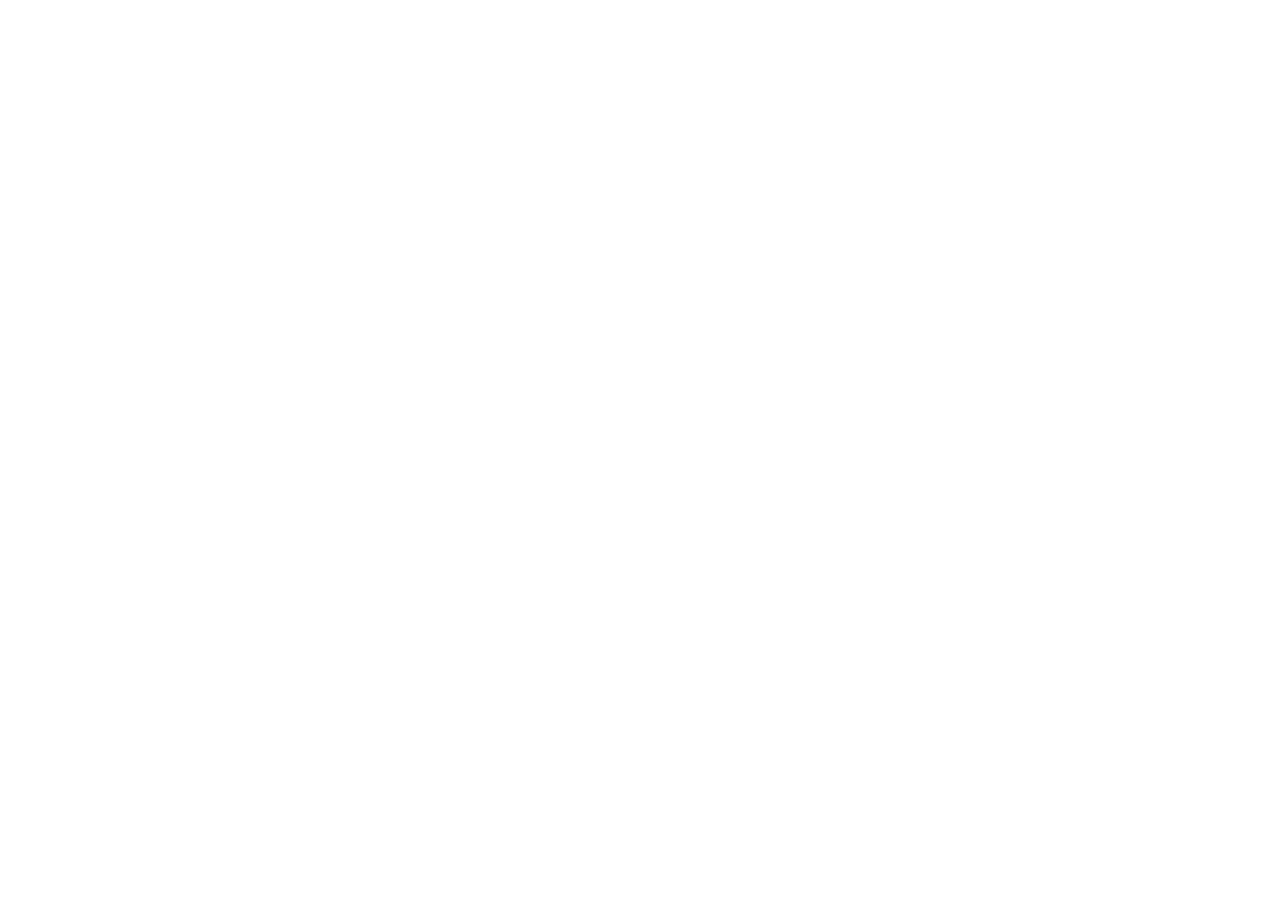
==== index.html @ b8251951 "first" ====
<!DOCTYPE html>
<html lang="en">
<head>
    <meta charset="UTF-8">
    <meta http-equiv="X-UA-Compatible" content="IE=edge">
    <meta name="viewport" content="width=device-width, initial-scale=1.0">
    <title>Document</title>
</head>
<body>
    
</body>
</html>
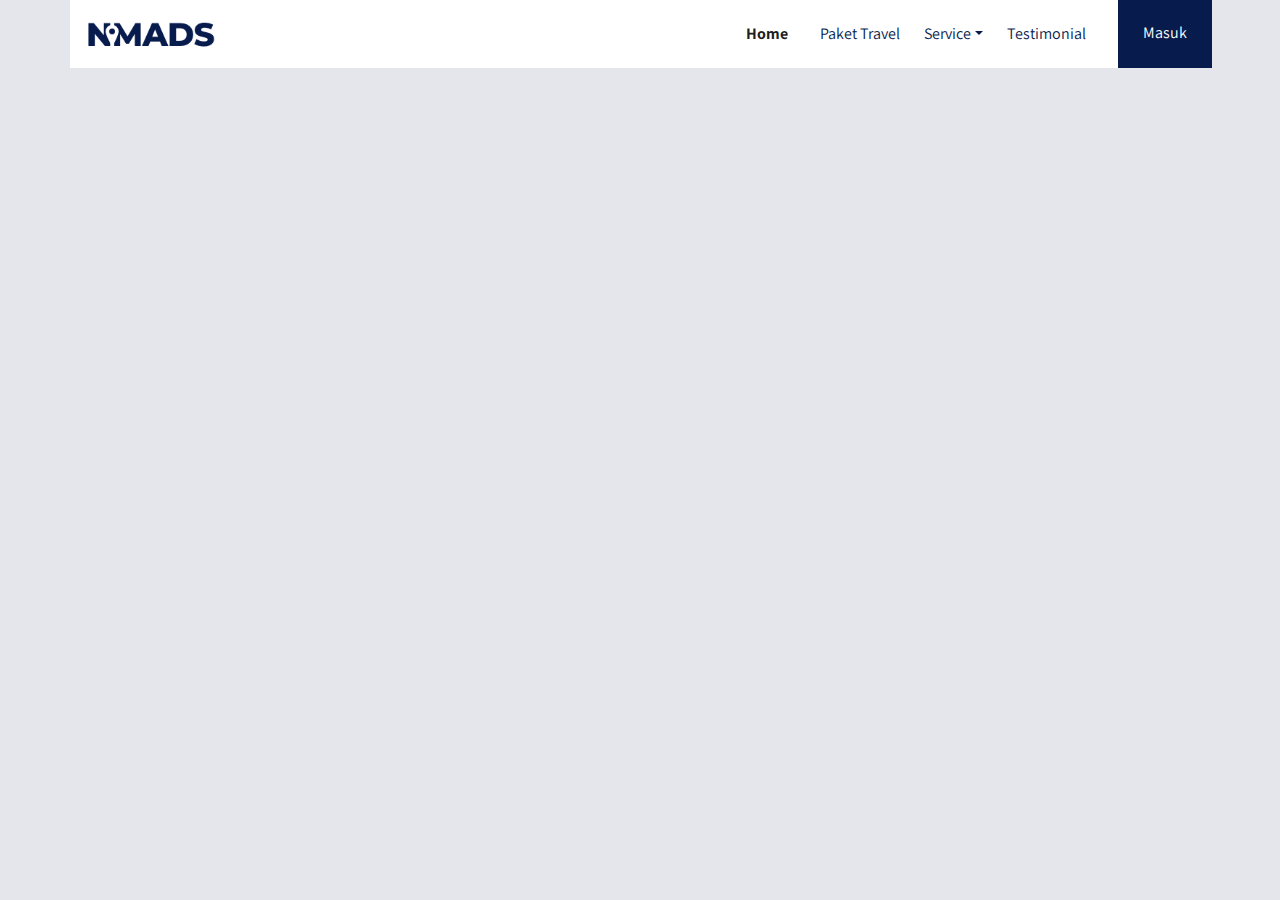
==== commit 294a91d9: "NAvbar" ====
--- a/index.html
+++ b/index.html
@@ -4,9 +4,68 @@
     <meta charset="UTF-8">
     <meta http-equiv="X-UA-Compatible" content="IE=edge">
     <meta name="viewport" content="width=device-width, initial-scale=1.0">
-    <title>Document</title>
+    <title>Nomads</title>
+    <!-- bootstrap css -->
+    <link rel="stylesheet" href="frontend/libraries/bootstrap/css/bootstrap.min.css">
+    <!-- Google Font -->
+    <link rel="preconnect" href="https://fonts.gstatic.com">
+    <link href="https://fonts.googleapis.com/css2?family=Assistant:wght@200;300;400;500;600;700;800&family=Playfair+Display:ital,wght@0,400;0,500;0,600;0,700;0,800;0,900;1,400;1,500;1,600;1,700;1,800;1,900&display=swap" rel="stylesheet">
+    <!-- Main css -->
+    <link rel="stylesheet" href="frontend/styles/main.css">
+    
 </head>
 <body>
-    
+    <div class="container">
+        <nav class="row navbar navbar-expand-lg navbar-light bg-white">
+            <a href="#" class="navbar-brand">
+                <img src="frontend/images/logo.png" alt="Logo Nomads">
+            </a>
+            <button
+            class="navbar-toggler navbar-toggler-right"
+            type="button"
+            data-toggle="collapse"
+            data-target="#navb">
+                <span class="navbar-toggler-icon"></span>
+            </button>
+
+            <div class="collapse navbar-collapse" id="navb">
+                <ul class="navbar-nav ml-auto mr-3">
+                    <li class="nav-item mx-md-2">
+                        <a href="#" class="nav-link active">Home</a>
+                    </li>
+                    <li class="nav-item mx-md-2">
+                        <a href="#" class="nav-link">Paket Travel</a>
+                    </li>
+                    <li class="nav-item dropdown">
+                        <a href="" class="nav-link dropdown-toggle" id="navbardrop" data-toggler="dropdown">Service</a>
+                        <div class="dropdown-menu">
+                            <a href="#" class="dropdown-item">Link</a>
+                            <a href="#" class="dropdown-item">Link</a>
+                            <a href="#" class="dropdown-item">Link</a>
+                        </div>
+                    </li>
+                    <li class="nav-item mx-md-2">
+                        <a href="#" class="nav-link">Testimonial</a>
+                    </li>
+                </ul>
+                <!-- Mobile Button -->
+                <form class="form-inline d-sm-block d-md-none">
+                    <button class="btn btn-login my-2 my-sm-0 px-4">Masuk</button>
+                </form>
+                <!-- Dekstop Button -->
+                <form class="form-inline my-2 my-lg-0 d-none d-md-block">
+                    <button class="btn btn-login btn-navbar-right my-2 my-sm-0 px-4">Masuk</button>
+                </form>
+            </div>
+        </nav>
+    </div>
+
+
+    <!-- jquery -->
+    <script src="frontend/libraries/jquery/jquery-3.4.1.min.js"></script>
+    <!-- bootstrap JS -->
+    <script src="frontend/libraries/bootstrap/js/bootstrap.min.js"></script>
+    <!-- Main JS -->
+    <script src="frontend/scripts/main.js"></script>
 </body>
 </html>--- a/frontend/styles/main.css
+++ b/frontend/styles/main.css
@@ -0,0 +1,35 @@
+body {
+  font-family: 'Assistant', sans-serif;
+  background-color: #e4e6eb;
+  color: #072c4d;
+}
+
+.navbar-brand img {
+  max-height: 40px;
+}
+
+.navbar-light .navbar-nav .nav-link {
+  color: #071C4D;
+}
+
+.navbar-light .navbar-nav .nav-link.active {
+  font-weight: bold;
+}
+
+.btn-navbar-right {
+  margin-top: -10px !important;
+  margin-bottom: -8px !important;
+  margin-right: -18px !important;
+  border-radius: 0;
+  height: 70px;
+}
+
+.btn-login {
+  background-color: #071C4D;
+  color: #fff;
+}
+
+.btn-login:hover {
+  background-color: #051d53;
+}
+/*# sourceMappingURL=main.css.map */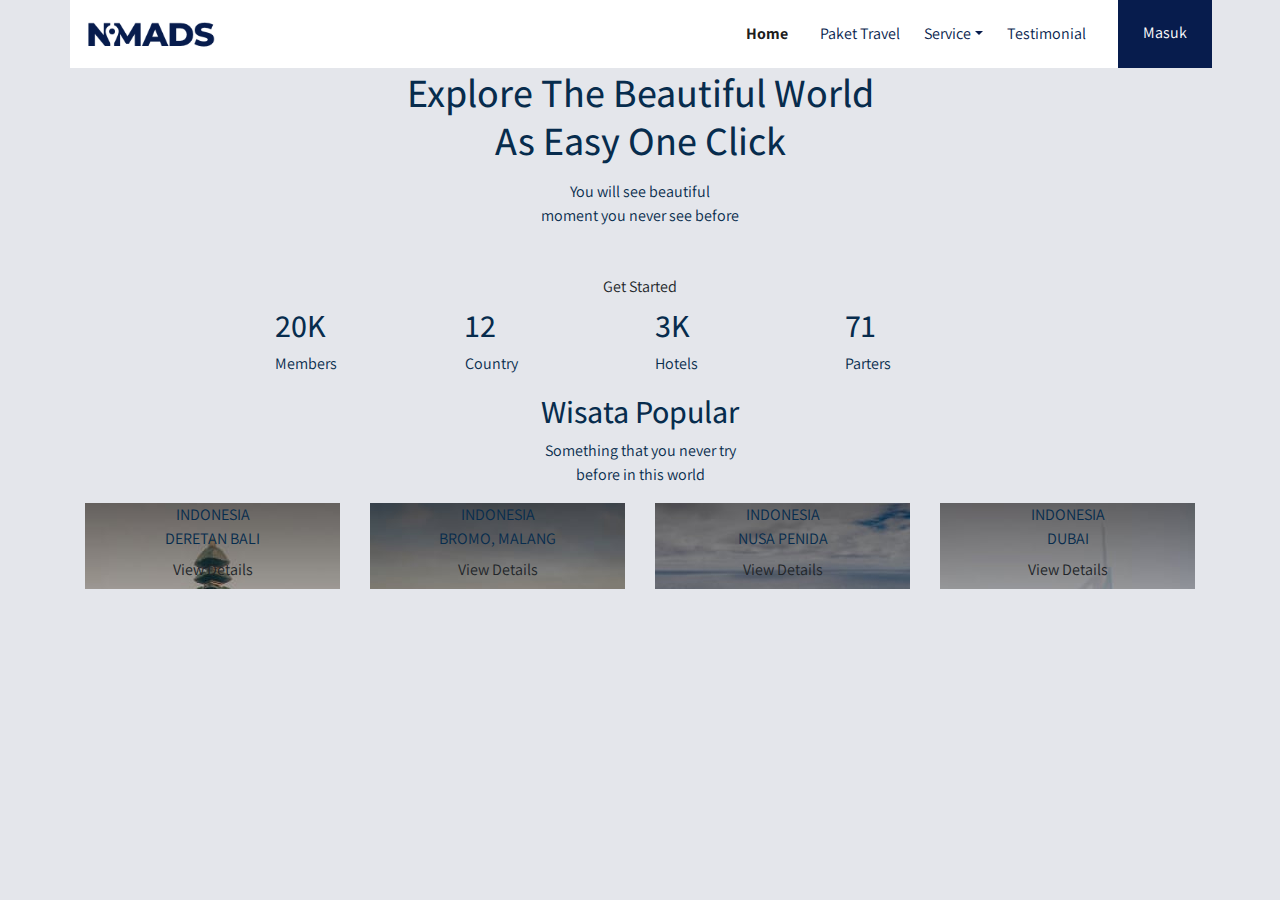
==== commit 535212af: "card datails add" ====
--- a/index.html
+++ b/index.html
@@ -15,6 +15,7 @@
     
 </head>
 <body>
+    <!-- naVBAR -->
     <div class="container">
         <nav class="row navbar navbar-expand-lg navbar-light bg-white">
             <a href="#" class="navbar-brand">
@@ -59,7 +60,103 @@
             </div>
         </nav>
     </div>
+    <!-- Header -->
+    <header class="text-center">
+        <h1>Explore The Beautiful World
+            <br>
+            As Easy One Click</h1>
+            <p class="mt-3">You will see beautiful
+                <br>
+                moment you never see before</p>
+                <a href="#" class="btn btn-get-started px-4 mt-4">Get Started</a>
+    </header>
+    <main>
+        <div class="container">
+            <section class="section-statistik row justify-content-center" id="stats">
+                <div class="col-3 col-md-2 stats-detail">
+                    <h2>20K</h2>
+                    <p>Members</p>
+                </div>
+                <div class="col-3 col-md-2 stats-detail">
+                    <h2>12</h2>
+                    <p>Country</p>
+                </div>
+                <div class="col-3 col-md-2 stats-detail">
+                    <h2>3K</h2>
+                    <p>Hotels</p>
+                </div>
+                <div class="col-3 col-md-2 stats-detail">
+                    <h2>71</h2>
+                    <p>Parters</p>
+                </div>
+    </section>
+        </div>
+        
+    <section class="section-popular" id="popular">
+        <div class="container">
+            <div class="row">
+                <div class="col text-center section-popular-heading">
+                    <h2>Wisata Popular</h2>
+                    <p>Something that you never try <br>
+                        before in this world</p>
+                </div>
+            </div>
+        </div>
+    </section>
+    <section class="section-popular-content" id="popularContent">
+        <div class="container">
+            <div class="section-popular-travel row justify-content-center">
+                <div class="col-sm-6 col-md-4 col-lg-3">
+                    <div class="card-travel text-center d-flex flex-column" style="background-image: url('frontend/images/travel-1.jpg');">
+                        <div class="travel-country">INDONESIA</div>
+                        <div class="travel-location">DERETAN BALI</div>
+                            <div class="travel-button mt-auto">
+                                <a href="details.html" class="btn btn-travel-details px-4">
+                                    View Details
+                                </a>
+                            </div>
+                    </div>
+                </div>
+                <div class="col-sm-6 col-md-4 col-lg-3">
+                    <div class="card-travel text-center d-flex flex-column" style="background-image: url('frontend/images/travel-2.jpg');">
+                        <div class="travel-country">INDONESIA</div>
+                        <div class="travel-location">BROMO, MALANG</div>
+                            <div class="travel-button mt-auto">
+                                <a href="details.html" class="btn btn-travel-details px-4">
+                                    View Details
+                                </a>
+                            </div>
+                    </div>
+                </div>
+                <div class="col-sm-6 col-md-4 col-lg-3">
+                    <div class="card-travel text-center d-flex flex-column" style="background-image: url('frontend/images/travel-3.jpg');">
+                        <div class="travel-country">INDONESIA</div>
+                        <div class="travel-location">NUSA PENIDA</div>
+                            <div class="travel-button mt-auto">
+                                <a href="details.html" class="btn btn-travel-details px-4">
+                                    View Details
+                                </a>
+                            </div>
+                    </div>
+                </div>
+                <div class="col-sm-6 col-md-4 col-lg-3">
+                    <div class="card-travel text-center d-flex flex-column" style="background-image: url('frontend/images/travel-4.jpg');">
+                        <div class="travel-country">INDONESIA</div>
+                        <div class="travel-location">DUBAI</div>
+                            <div class="travel-button mt-auto">
+                                <a href="details.html" class="btn btn-travel-details px-4">
+                                    View Details
+                                </a>
+                            </div>
+                    </div>
+                </div>
+            </div>
+        </div>
+    </section>
+    </main>
+    
 
+    
 
     <!-- jquery -->
     <script src="frontend/libraries/jquery/jquery-3.4.1.min.js"></script>
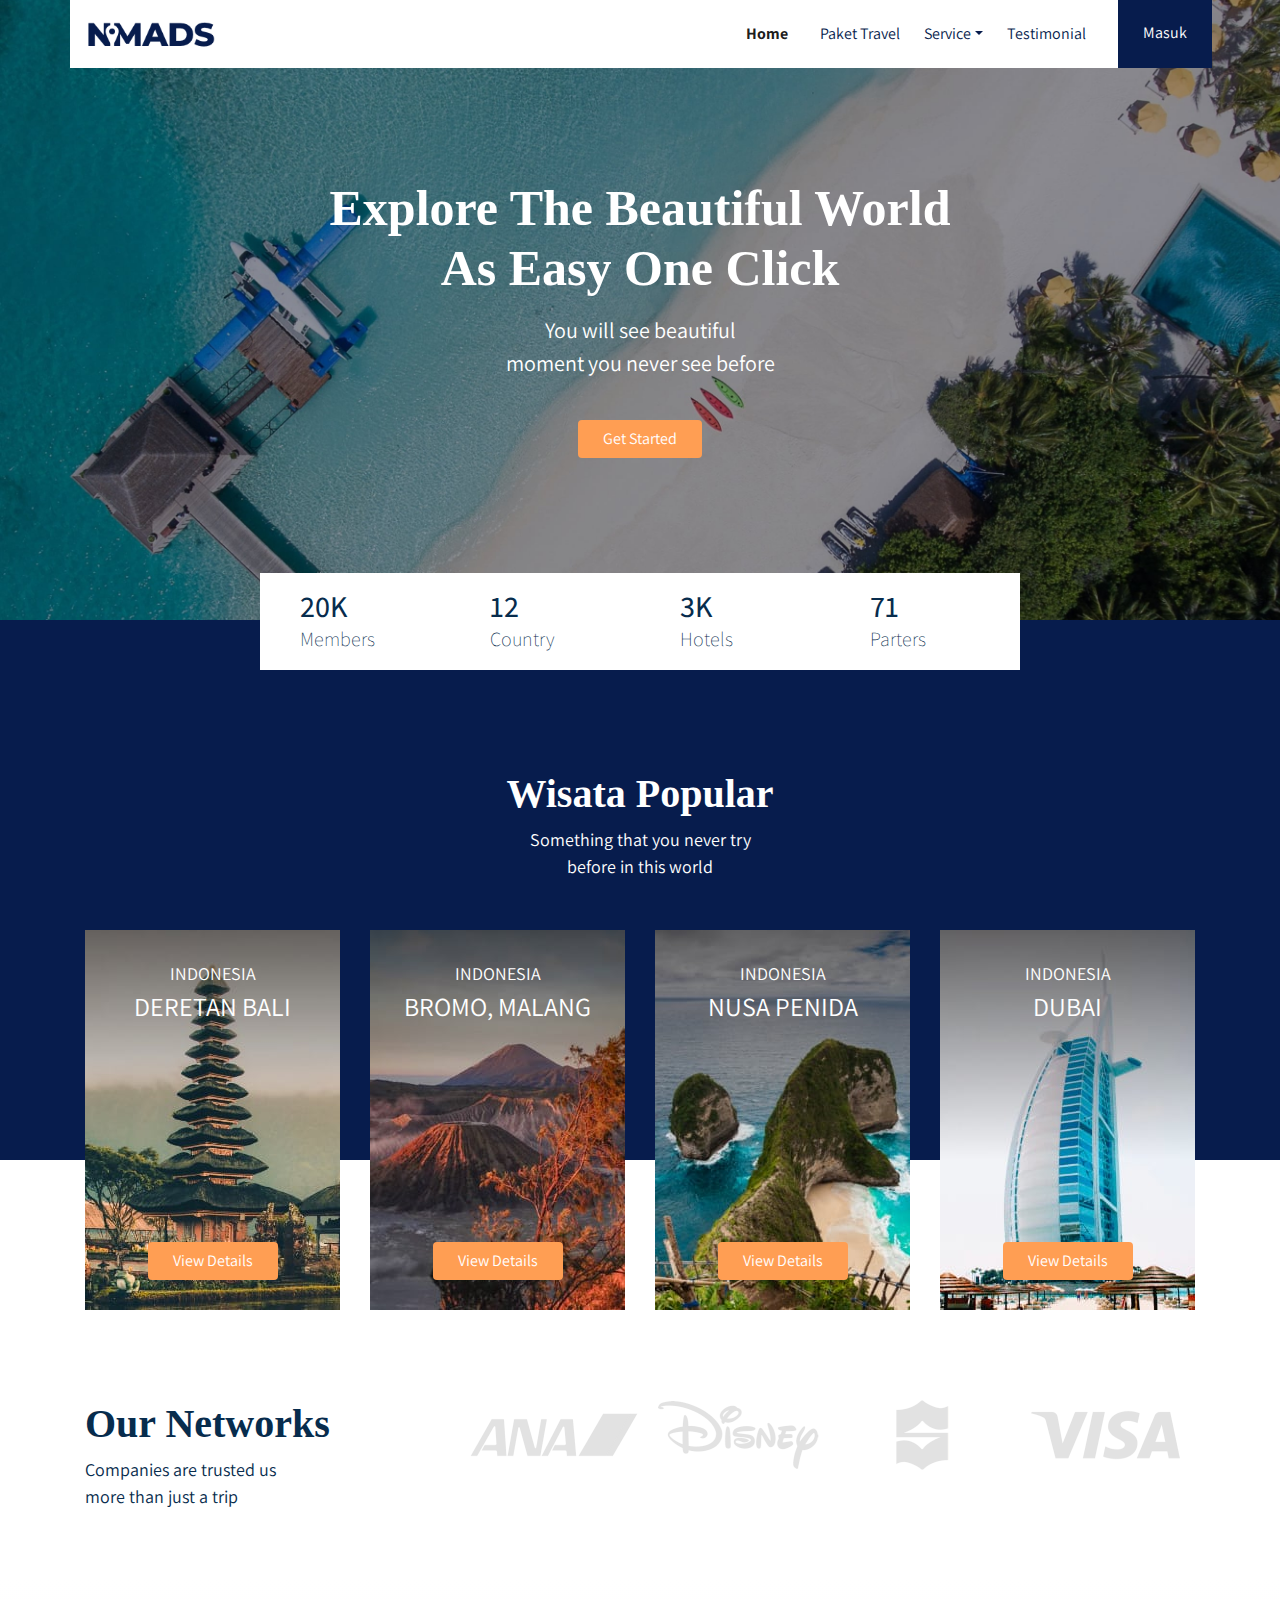
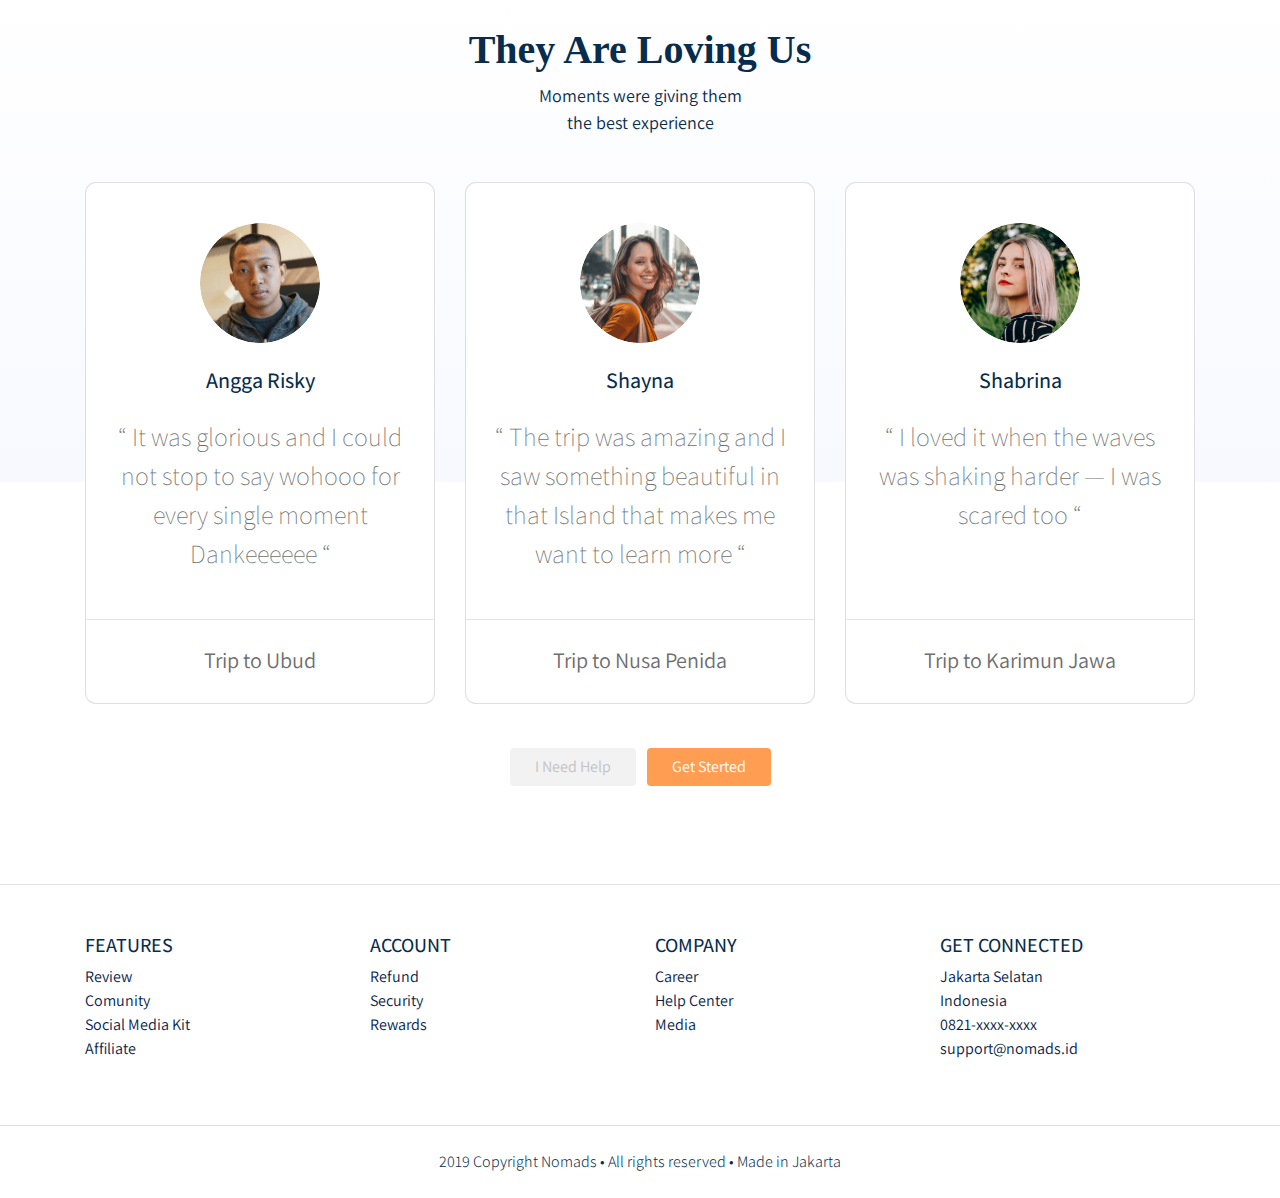
==== commit 4b2c7458: "landing page final" ====
--- a/index.html
+++ b/index.html
@@ -103,6 +103,7 @@
             </div>
         </div>
     </section>
+
     <section class="section-popular-content" id="popularContent">
         <div class="container">
             <div class="section-popular-travel row justify-content-center">
@@ -153,11 +154,157 @@
             </div>
         </div>
     </section>
+
+    <section class="section-network" id="Network">
+        <div class="container">
+            <div class="row">
+                <div class="col-md-4">
+                    <h2>Our Networks</h2>
+                    <p>Companies are trusted us
+                        <br> more than just a trip</p>
+                </div>
+                <div class="col-md-8 text-center">
+                    <img src="/frontend/images/partner.png" alt="" class="img-partner">
+                </div>
+            </div>
+        </div>
+    </section>
+    <section class="section-testimonial-heading" id="testimonialHeading">
+        <div class="container">
+            <div class="row">
+                <div class="col text-center">
+                    <h2>They Are Loving Us</h2>
+                    <p>Moments were giving them <br>
+                        the best experience</p>
+                </div>
+            </div>
+        </div>
+    </section>
+
+    <section class="section-testimonial-content" id="testimonialContent">
+        <div class="container">
+            <div class="section-popular-travel row justify-content-center">
+                <div class="col-sm-6 col-md-6 col-lg-4">
+                    <div class="card card-testimonial text-center">
+                        <div class="testimonial-content">
+                            <img src="frontend/images/avatar-1.png" alt="User" class="mb-4 rounded-circle">
+                            <h3 class="mb-4">Angga Risky</h3>
+                            <p class="testimonial">
+                                “ It was glorious and I could 
+                                not stop to say wohooo for 
+                                every single moment
+                                Dankeeeeee “
+                            </p>
+                        </div>
+                        <hr>
+                        <p class="trip-to mt-2">
+                            Trip to Ubud
+                        </p>
+                    </div>
+                </div>
+                <div class="col-sm-6 col-md-6 col-lg-4">
+                    <div class="card card-testimonial text-center">
+                        <div class="testimonial-content">
+                            <img src="frontend/images/avatar-2.png" alt="User" class="mb-4 rounded-circle">
+                            <h3 class="mb-4">Shayna</h3>
+                            <p class="testimonial">
+                                “ The trip was amazing and
+                                I saw something beautiful in
+                                that Island that makes me
+                                want to learn more “
+                            </p>
+                        </div>
+                        <hr>
+                        <p class="trip-to mt-2">
+                            Trip to Nusa Penida
+                        </p>
+                    </div>
+                </div>
+                <div class="col-sm-6 col-md-6 col-lg-4">
+                    <div class="card card-testimonial text-center">
+                        <div class="testimonial-content">
+                            <img src="frontend/images/avatar-3.png" alt="User" class="mb-4 rounded-circle">
+                            <h3 class="mb-4">Shabrina</h3>
+                            <p class="testimonial">
+                                “ I loved it when the waves
+                                was shaking harder — I was
+                                scared too “
+                            </p>
+                        </div>
+                        <hr>
+                        <p class="trip-to mt-2">
+                            Trip to Karimun Jawa
+                        </p>
+                    </div>
+                </div>
+                
+            </div>
+            <div class="row">
+                <div class="col-12 text-center">
+                    <a href="#" class="btn btn-need-help px-4 mt-4 mx-1">
+                        I Need Help
+                    </a>
+                    <a href="#" class="btn btn-get-started px-4 mt-4 mx-1">
+                        Get Sterted
+                    </a>
+                </div>
+            </div>
+        </div>
+    </section>
     </main>
+
+    <footer class="section-footer mt-5 mb-4 border-top">
+        <div class="container pt-5 pb-5">
+            <div class="row justify-content-center">
+                <div class="col-12">
+                    <div class="row">
+                        <div class="col-12 col-lg-3">
+                            <h5>FEATURES</h5>
+                            <ul class="list-unstyled">
+                                <li><a href="#">Review</a></li>
+                                <li><a href="#">Comunity</a></li>
+                                <li><a href="#">Social Media Kit</a></li>
+                                <li><a href="#"> Affiliate</a></li>
+                            </ul>
+                        </div>
+                        <div class="col-12 col-lg-3">
+                            <h5>ACCOUNT</h5>
+                            <ul class="list-unstyled">
+                                <li><a href="#">Refund</a></li>
+                                <li><a href="#">Security</a></li>
+                                <li><a href="#">Rewards</a></li>
+                            </ul>
+                        </div>
+                        <div class="col-12 col-lg-3">
+                            <h5>COMPANY</h5>
+                            <ul class="list-unstyled">
+                                <li><a href="#">Career</a></li>
+                                <li><a href="#">Help Center</a></li>
+                                <li><a href="#">Media</a></li>
+                            </ul>
+                        </div>
+                        <div class="col-12 col-lg-3">
+                            <h5>GET CONNECTED</h5>
+                            <ul class="list-unstyled">
+                                <li><a href="#">Jakarta Selatan</a></li>
+                                <li><a href="#">Indonesia</a></li>
+                                <li><a href="#">0821-xxxx-xxxx</a></li>
+                                <li><a href="#">support@nomads.id</a></li>
+                            </ul>
+                        </div>
+                    </div>
+                </div>
+            </div>
+        </div>
+        <div class="container-fluid">
+            <div class="row border-top justify-content-center align-items-center pt-4">
+                <div class="col-auto text-gray-500 font-weight-light">
+                    2019 Copyright Nomads • All rights reserved • Made in Jakarta
+                </div>
+            </div>
+        </div>
+    </footer>
     
-
-    
-
     <!-- jquery -->
     <script src="frontend/libraries/jquery/jquery-3.4.1.min.js"></script>
     <!-- bootstrap JS -->
--- a/frontend/styles/main.css
+++ b/frontend/styles/main.css
@@ -1,6 +1,6 @@
 body {
   font-family: 'Assistant', sans-serif;
-  background-color: #e4e6eb;
+  background-color: #fff;
   color: #072c4d;
 }
 
@@ -32,4 +32,210 @@
 .btn-login:hover {
   background-color: #051d53;
 }
+
+header {
+  padding: 180px 0 165px;
+  margin-top: -70px;
+  background-image: url("../images/header-background@2x.jpg");
+  background-size: cover;
+}
+
+header h1,
+header p {
+  color: #fff;
+}
+
+header h1 {
+  font-family: 'Playfair', serif;
+  font-weight: bold;
+  font-size: 50px;
+}
+
+header p {
+  font-size: 22px;
+}
+
+header .btn-get-started {
+  background-color: #FF9E53;
+  color: #fff;
+}
+
+header .btn-get-started:hover {
+  background-color: #ec8333;
+  color: #fff;
+}
+
+.section-statistik {
+  margin-top: -50px;
+}
+
+.section-statistik .stats-detail {
+  padding-top: 15px;
+  background-color: #fff;
+  padding-left: 40px;
+}
+
+.section-statistik h2 {
+  font-size: 30px;
+  margin-bottom: 0;
+}
+
+.section-statistik p {
+  font-size: 20px;
+  font-weight: lighter;
+}
+
+.section-popular {
+  min-height: 540px;
+  background-color: #071C4D;
+  margin-top: -50px;
+  margin-bottom: -230px;
+}
+
+.section-popular .section-popular-heading {
+  margin-top: 150px;
+}
+
+.section-popular .section-popular-heading h2,
+.section-popular .section-popular-heading p {
+  color: #fff;
+}
+
+.section-popular .section-popular-heading h2 {
+  font-family: 'Playfair', serif;
+  font-weight: bold;
+  font-size: 40px;
+}
+
+.section-popular .section-popular-heading P {
+  font-size: 18px;
+}
+
+.section-popular-content .section-popular-travel .card-travel {
+  height: 380px;
+  background-color: #ddd;
+  color: #fff;
+  padding: 30px;
+  background-size: cover;
+  margin-bottom: 20px;
+}
+
+.section-popular-content .section-popular-travel .travel-country {
+  font-size: 18px;
+  color: #fff;
+}
+
+.section-popular-content .section-popular-travel .travel-location {
+  font-size: 26px;
+  color: #fff;
+}
+
+.section-popular-content .section-popular-travel .travel-button .btn-travel-details {
+  background-color: #FF9E53;
+  color: #fff;
+}
+
+.section-popular-content .section-popular-travel .travel-button .btn-travel-details:hover {
+  background-color: #ec8333;
+  color: #fff;
+}
+
+.section-network {
+  background-color: #fff;
+  margin-top: -170px;
+  padding-top: 240px;
+  padding-bottom: 50px;
+}
+
+.section-network h2 {
+  font-family: 'Playfair', serif;
+  font-weight: bold;
+  font-size: 40px;
+}
+
+.section-network p {
+  font-size: 18px;
+}
+
+.section-network img {
+  max-height: 100%;
+}
+
+.section-testimonial-heading {
+  background: -webkit-gradient(linear, left top, left bottom, color-stop(0, #fff), to(#f7f9ff));
+  background: linear-gradient(#fff 0 .section-testimonial-heading, #f7f9ff 100%);
+  padding-top: 50px;
+  min-height: 506px;
+}
+
+.section-testimonial-heading h2 {
+  font-family: 'Playfair', serif;
+  font-weight: bold;
+  font-size: 40px;
+}
+
+.section-testimonial-heading p {
+  font-size: 18px;
+}
+
+.section-testimonial-content {
+  margin-top: -300px;
+  padding-bottom: 50px;
+}
+
+.section-testimonial-content .card-testimonial {
+  padding: 40px 20px 10px;
+  border-radius: 11px;
+  margin-bottom: 20px;
+}
+
+.section-testimonial-content .card-testimonial .testimonial-content {
+  min-height: 380px;
+}
+
+.section-testimonial-content .card-testimonial h3 {
+  font-size: 22px;
+}
+
+.section-testimonial-content .card-testimonial .testimonial {
+  font-weight: 200;
+  font-size: 26px;
+  color: #6e6e6e;
+  min-height: 160px;
+}
+
+.section-testimonial-content .card-testimonial .trip-to {
+  font-weight: normal;
+  font-size: 22px;
+  color: #6e6e6e;
+}
+
+.section-testimonial-content .card-testimonial hr {
+  margin-left: -20px;
+  margin-right: -20px;
+}
+
+.section-testimonial-content .btn-get-started {
+  background-color: #FF9E53;
+  color: #fff;
+}
+
+.section-testimonial-content .btn-get-started:hover {
+  background-color: #ec8333;
+  color: #fff;
+}
+
+.section-testimonial-content .btn-need-help {
+  background-color: #f2f2f2;
+  color: #c3c3c3;
+}
+
+.section-testimonial-content .btn-need-help:hover {
+  background-color: #fafafa;
+  color: #fff;
+}
+
+.section-footer a {
+  color: #071C4D;
+}
 /*# sourceMappingURL=main.css.map */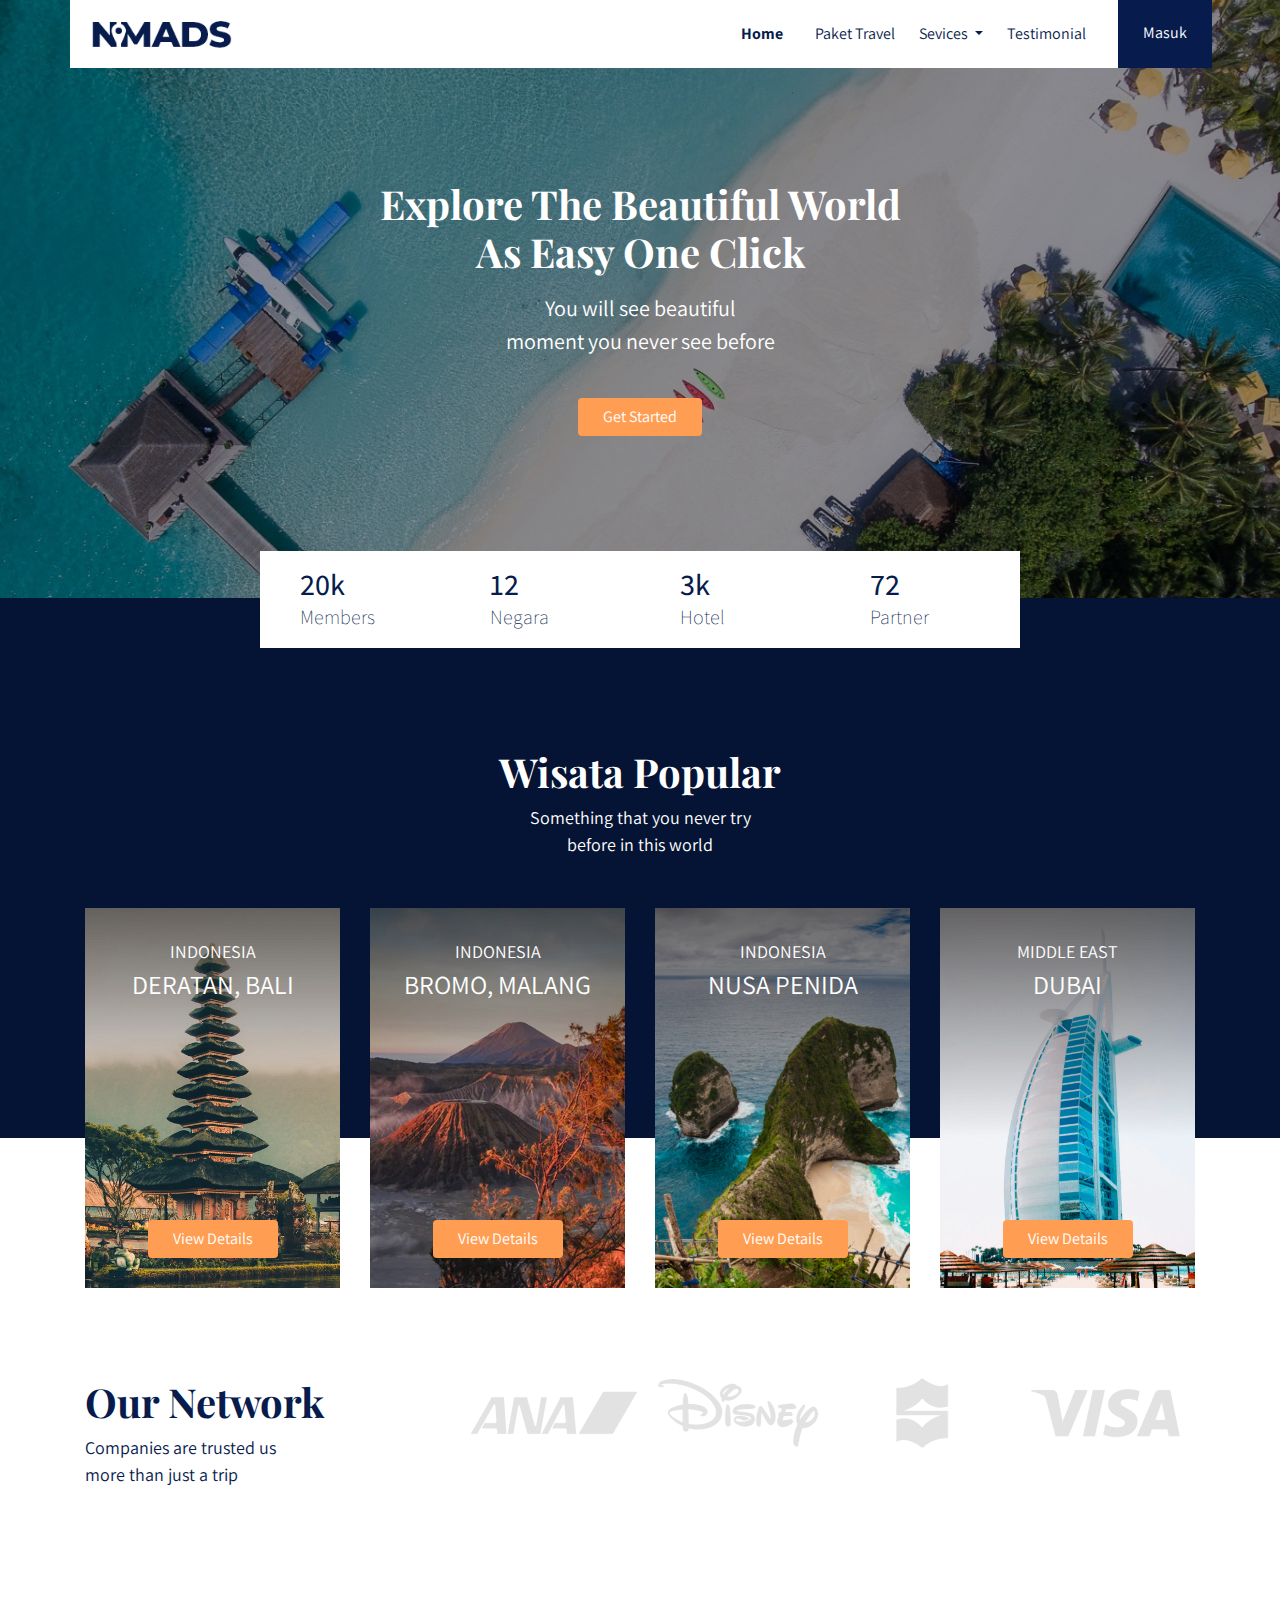
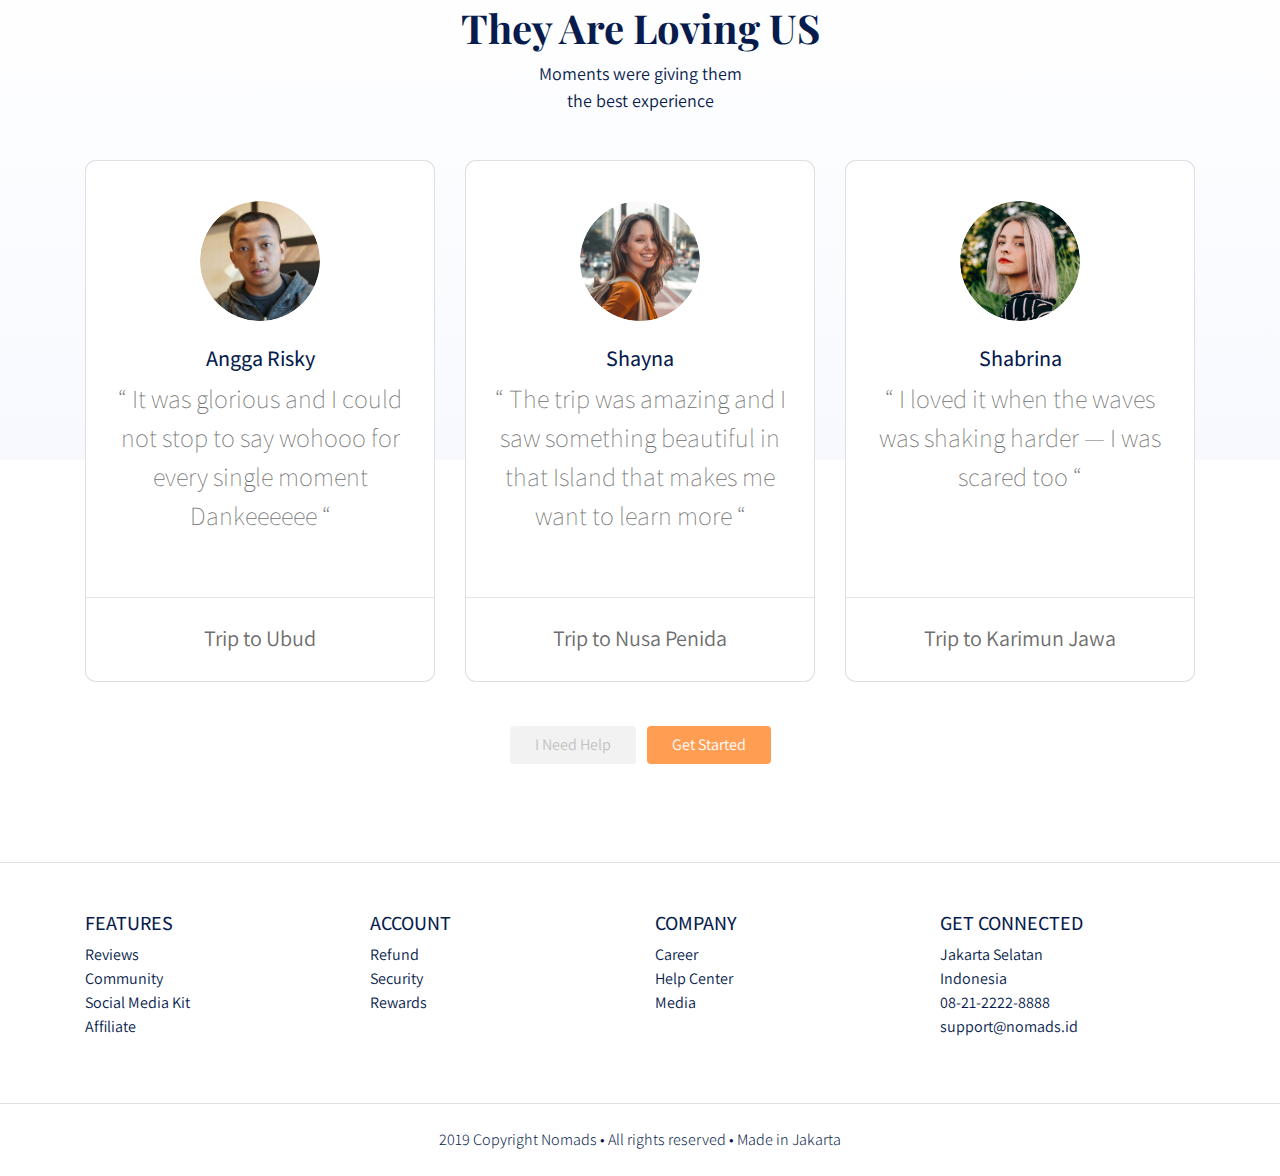
==== commit 6e094ee1: "fix Bugs" ====
--- a/index.html
+++ b/index.html
@@ -4,30 +4,27 @@
     <meta charset="UTF-8">
     <meta http-equiv="X-UA-Compatible" content="IE=edge">
     <meta name="viewport" content="width=device-width, initial-scale=1.0">
-    <title>Nomads</title>
-    <!-- bootstrap css -->
-    <link rel="stylesheet" href="frontend/libraries/bootstrap/css/bootstrap.min.css">
-    <!-- Google Font -->
+    <title>Document</title>
+    <link rel="stylesheet" href="frontend/libraries/bootstrap/css/bootstrap.css">
     <link rel="preconnect" href="https://fonts.gstatic.com">
     <link href="https://fonts.googleapis.com/css2?family=Assistant:wght@200;300;400;500;600;700;800&family=Playfair+Display:ital,wght@0,400;0,500;0,600;0,700;0,800;0,900;1,400;1,500;1,600;1,700;1,800;1,900&display=swap" rel="stylesheet">
-    <!-- Main css -->
     <link rel="stylesheet" href="frontend/styles/main.css">
-    
 </head>
 <body>
-    <!-- naVBAR -->
+    <!-- Navbar -->
     <div class="container">
         <nav class="row navbar navbar-expand-lg navbar-light bg-white">
             <a href="#" class="navbar-brand">
-                <img src="frontend/images/logo.png" alt="Logo Nomads">
+                <img src="frontend/images/logo_nomads.png" alt="Logo Nomads">
             </a>
             <button
             class="navbar-toggler navbar-toggler-right"
             type="button"
             data-toggle="collapse"
-            data-target="#navb">
-                <span class="navbar-toggler-icon"></span>
-            </button>
+            data-target="#navb"
+            >
+            <span class="navbar-toggler-icon"></span>
+        </button>
 
             <div class="collapse navbar-collapse" id="navb">
                 <ul class="navbar-nav ml-auto mr-3">
@@ -38,7 +35,9 @@
                         <a href="#" class="nav-link">Paket Travel</a>
                     </li>
                     <li class="nav-item dropdown">
-                        <a href="" class="nav-link dropdown-toggle" id="navbardrop" data-toggler="dropdown">Service</a>
+                        <a class="nav-link dropdown-toggle" href="#" id="navbardrop" data-toggle="dropdown">
+                            Sevices
+                        </a>
                         <div class="dropdown-menu">
                             <a href="#" class="dropdown-item">Link</a>
                             <a href="#" class="dropdown-item">Link</a>
@@ -47,210 +46,231 @@
                     </li>
                     <li class="nav-item mx-md-2">
                         <a href="#" class="nav-link">Testimonial</a>
-                    </li>
+                    </li>      
                 </ul>
-                <!-- Mobile Button -->
+                <!-- Mobile Buttom -->
                 <form class="form-inline d-sm-block d-md-none">
-                    <button class="btn btn-login my-2 my-sm-0 px-4">Masuk</button>
+                    <button class="btn btn-login my-2 my-sm-0 px-4">
+                        Masuk
+                    </button>
                 </form>
-                <!-- Dekstop Button -->
+                <!-- Dekstop Buttom -->
                 <form class="form-inline my-2 my-lg-0 d-none d-md-block">
-                    <button class="btn btn-login btn-navbar-right my-2 my-sm-0 px-4">Masuk</button>
+                    <button class="btn btn-login btn-navbar-right my-2 my-sm-0 px-4">
+                        Masuk
+                    </button>
                 </form>
             </div>
         </nav>
     </div>
+    
     <!-- Header -->
     <header class="text-center">
-        <h1>Explore The Beautiful World
+        <h1>
+            Explore The Beautiful World
             <br>
-            As Easy One Click</h1>
-            <p class="mt-3">You will see beautiful
-                <br>
-                moment you never see before</p>
-                <a href="#" class="btn btn-get-started px-4 mt-4">Get Started</a>
+            As Easy One Click
+        </h1>
+        <p class="mt-3">
+            You will see beautiful
+            <br>
+            moment you never see before
+        </p>
+        <a href="#" class="btn btn-get-started px-4 mt-4">
+            Get Started
+        </a>
     </header>
+
     <main>
         <div class="container">
-            <section class="section-statistik row justify-content-center" id="stats">
+            <section class="section-stats row justify-content-center" id="stats">
                 <div class="col-3 col-md-2 stats-detail">
-                    <h2>20K</h2>
+                    <h2>20k</h2>
                     <p>Members</p>
                 </div>
                 <div class="col-3 col-md-2 stats-detail">
                     <h2>12</h2>
-                    <p>Country</p>
+                    <p>Negara</p>
                 </div>
                 <div class="col-3 col-md-2 stats-detail">
-                    <h2>3K</h2>
-                    <p>Hotels</p>
+                    <h2>3k</h2>
+                    <p>Hotel</p>
                 </div>
                 <div class="col-3 col-md-2 stats-detail">
-                    <h2>71</h2>
-                    <p>Parters</p>
-                </div>
-    </section>
+                    <h2>72</h2>
+                    <p>Partner</p>
+                </div>
+            </section>
         </div>
-        
-    <section class="section-popular" id="popular">
-        <div class="container">
-            <div class="row">
-                <div class="col text-center section-popular-heading">
-                    <h2>Wisata Popular</h2>
-                    <p>Something that you never try <br>
-                        before in this world</p>
-                </div>
-            </div>
-        </div>
-    </section>
-
-    <section class="section-popular-content" id="popularContent">
-        <div class="container">
-            <div class="section-popular-travel row justify-content-center">
-                <div class="col-sm-6 col-md-4 col-lg-3">
-                    <div class="card-travel text-center d-flex flex-column" style="background-image: url('frontend/images/travel-1.jpg');">
-                        <div class="travel-country">INDONESIA</div>
-                        <div class="travel-location">DERETAN BALI</div>
+
+        <section class="section-popular" id="popular">
+            <div class="container">
+                <div class="row">
+                    <div class="col text-center section-popular-heading">
+                        <h2>Wisata Popular</h2>
+                        <p>
+                            Something that you never try
+                            <br>
+                            before in this world
+                        </p>
+                    </div>
+                </div>
+            </div>
+        </section>
+        <section class="section-popular-content" id="popularContent">
+            <div class="container">
+                <div class="section-popular-travel row justify-content-center">
+                    <div class="col-sm-6 col-md-4 col-lg-3">
+                        <div class="card-travel text-center d-flex flex-column" style="background-image: url('frontend/images/travel-1.jpg');">
+                            <div class="travel-country">INDONESIA</div>
+                            <div class="travel-location">DERATAN, BALI</div>
                             <div class="travel-button mt-auto">
                                 <a href="details.html" class="btn btn-travel-details px-4">
-                                    View Details
+                                  View Details
                                 </a>
-                            </div>
-                    </div>
-                </div>
-                <div class="col-sm-6 col-md-4 col-lg-3">
-                    <div class="card-travel text-center d-flex flex-column" style="background-image: url('frontend/images/travel-2.jpg');">
-                        <div class="travel-country">INDONESIA</div>
-                        <div class="travel-location">BROMO, MALANG</div>
+                              </div>
+                        </div>
+                    </div>
+                    <div class="col-sm-6 col-md-4 col-lg-3">
+                        <div class="card-travel text-center d-flex flex-column" style="background-image: url('frontend/images/travel-2.jpg');">
+                            <div class="travel-country">INDONESIA</div>
+                            <div class="travel-location">BROMO, MALANG</div>
                             <div class="travel-button mt-auto">
                                 <a href="details.html" class="btn btn-travel-details px-4">
-                                    View Details
+                                  View Details
                                 </a>
-                            </div>
-                    </div>
-                </div>
-                <div class="col-sm-6 col-md-4 col-lg-3">
-                    <div class="card-travel text-center d-flex flex-column" style="background-image: url('frontend/images/travel-3.jpg');">
-                        <div class="travel-country">INDONESIA</div>
-                        <div class="travel-location">NUSA PENIDA</div>
+                              </div>
+                        </div>
+                    </div>
+                    <div class="col-sm-6 col-md-4 col-lg-3">
+                        <div class="card-travel text-center d-flex flex-column" style="background-image: url('frontend/images/travel-3.jpg');">
+                            <div class="travel-country">INDONESIA</div>
+                            <div class="travel-location">NUSA PENIDA</div>
                             <div class="travel-button mt-auto">
                                 <a href="details.html" class="btn btn-travel-details px-4">
-                                    View Details
+                                  View Details
                                 </a>
-                            </div>
-                    </div>
-                </div>
-                <div class="col-sm-6 col-md-4 col-lg-3">
-                    <div class="card-travel text-center d-flex flex-column" style="background-image: url('frontend/images/travel-4.jpg');">
-                        <div class="travel-country">INDONESIA</div>
-                        <div class="travel-location">DUBAI</div>
+                              </div>
+                        </div>
+                    </div>
+                    <div class="col-sm-6 col-md-4 col-lg-3">
+                        <div class="card-travel text-center d-flex flex-column" style="background-image: url('frontend/images/travel-4.jpg');">
+                            <div class="travel-country">MIDDLE EAST</div>
+                            <div class="travel-location">DUBAI</div>
                             <div class="travel-button mt-auto">
                                 <a href="details.html" class="btn btn-travel-details px-4">
-                                    View Details
+                                  View Details
                                 </a>
+                              </div>
+                        </div>
+                    </div>
+                </div>
+            </div>
+        </section>
+
+        <section class="section-network" id="network">
+            <div class="container">
+                <div class="row">
+                    <div class="col-md-4">
+                        <h2>Our Network</h2>
+                        <p>
+                            Companies are trusted us
+                            <br>
+                            more than just a trip
+                        </p>
+                    </div>
+                    <div class="col-md-8 text-center">
+                        <img src="frontend/images/partner.png" alt="Logo Partner" class="img-partner">
+                    </div>
+                </div>
+            </div>
+        </section>
+
+        <section class="section-testimonial-heading" id="testimonislHeading">
+            <div class="container">
+                <div class="row">
+                    <div class="col text-center">
+                        <h2>They Are Loving US</h2>
+                        <p>
+                            Moments were giving them 
+                            <br>
+                            the best experience
+                        </p>
+                    </div>
+                </div>
+            </div>
+        </section>
+
+        <section class="section section-testimonial-content" id="testimonialContent">
+            <div class="container">
+                <div class="section-popular-travel row justify-content-center">
+                    <div class="col-sm-6 col-md-6 col-lg-4">
+                        <div class="card card-testimonial text-center">
+                            <div class="testimonial-content">
+                                <img src="frontend/images/avatar-1.png" alt="User" class="mb-4 rounded-circle">
+                                <h3>Angga Risky</h3>
+                                <p class="testimonial">
+                                    “ It was glorious and I could 
+                                    not stop to say wohooo for 
+                                    every single moment
+                                    Dankeeeeee “
+                                </p>
                             </div>
-                    </div>
-                </div>
-            </div>
-        </div>
-    </section>
-
-    <section class="section-network" id="Network">
-        <div class="container">
-            <div class="row">
-                <div class="col-md-4">
-                    <h2>Our Networks</h2>
-                    <p>Companies are trusted us
-                        <br> more than just a trip</p>
-                </div>
-                <div class="col-md-8 text-center">
-                    <img src="/frontend/images/partner.png" alt="" class="img-partner">
-                </div>
-            </div>
-        </div>
-    </section>
-    <section class="section-testimonial-heading" id="testimonialHeading">
-        <div class="container">
-            <div class="row">
-                <div class="col text-center">
-                    <h2>They Are Loving Us</h2>
-                    <p>Moments were giving them <br>
-                        the best experience</p>
-                </div>
-            </div>
-        </div>
-    </section>
-
-    <section class="section-testimonial-content" id="testimonialContent">
-        <div class="container">
-            <div class="section-popular-travel row justify-content-center">
-                <div class="col-sm-6 col-md-6 col-lg-4">
-                    <div class="card card-testimonial text-center">
-                        <div class="testimonial-content">
-                            <img src="frontend/images/avatar-1.png" alt="User" class="mb-4 rounded-circle">
-                            <h3 class="mb-4">Angga Risky</h3>
-                            <p class="testimonial">
-                                “ It was glorious and I could 
-                                not stop to say wohooo for 
-                                every single moment
-                                Dankeeeeee “
+                            <hr>
+                            <p class="trip-to mt-2">
+                                Trip to Ubud
                             </p>
                         </div>
-                        <hr>
-                        <p class="trip-to mt-2">
-                            Trip to Ubud
-                        </p>
-                    </div>
-                </div>
-                <div class="col-sm-6 col-md-6 col-lg-4">
-                    <div class="card card-testimonial text-center">
-                        <div class="testimonial-content">
-                            <img src="frontend/images/avatar-2.png" alt="User" class="mb-4 rounded-circle">
-                            <h3 class="mb-4">Shayna</h3>
-                            <p class="testimonial">
-                                “ The trip was amazing and
-                                I saw something beautiful in
-                                that Island that makes me
-                                want to learn more “
+                    </div>
+                    <div class="col-sm-6 col-md-6 col-lg-4">
+                        <div class="card card-testimonial text-center">
+                            <div class="testimonial-content">
+                                <img src="frontend/images/avatar-2.png" alt="User" class="mb-4 rounded-circle">
+                                <h3>Shayna</h3>
+                                <p class="testimonial">
+                                    “ The trip was amazing and
+                                    I saw something beautiful in
+                                    that Island that makes me
+                                    want to learn more “
+                                </p>
+                            </div>
+                            <hr>
+                            <p class="trip-to mt-2">
+                                Trip to Nusa Penida
                             </p>
                         </div>
-                        <hr>
-                        <p class="trip-to mt-2">
-                            Trip to Nusa Penida
-                        </p>
-                    </div>
-                </div>
-                <div class="col-sm-6 col-md-6 col-lg-4">
-                    <div class="card card-testimonial text-center">
-                        <div class="testimonial-content">
-                            <img src="frontend/images/avatar-3.png" alt="User" class="mb-4 rounded-circle">
-                            <h3 class="mb-4">Shabrina</h3>
-                            <p class="testimonial">
-                                “ I loved it when the waves
-                                was shaking harder — I was
-                                scared too “
+                    </div>
+                    <div class="col-sm-6 col-md-6 col-lg-4">
+                        <div class="card card-testimonial text-center">
+                            <div class="testimonial-content">
+                                <img src="frontend/images/avatar-3.png" alt="User" class="mb-4 rounded-circle">
+                                <h3>Shabrina</h3>
+                                <p class="testimonial">
+                                    “ I loved it when the waves
+                                    was shaking harder — I was
+                                    scared too “
+                                </p>
+                            </div>
+                            <hr>
+                            <p class="trip-to mt-2">
+                                Trip to Karimun Jawa
                             </p>
                         </div>
-                        <hr>
-                        <p class="trip-to mt-2">
-                            Trip to Karimun Jawa
-                        </p>
-                    </div>
-                </div>
-                
-            </div>
-            <div class="row">
-                <div class="col-12 text-center">
-                    <a href="#" class="btn btn-need-help px-4 mt-4 mx-1">
-                        I Need Help
-                    </a>
-                    <a href="#" class="btn btn-get-started px-4 mt-4 mx-1">
-                        Get Sterted
-                    </a>
-                </div>
-            </div>
-        </div>
-    </section>
+                    </div>
+                </div>
+                <div class="row">
+                    <div class="col-12 text-center">
+                        <a href="#" class="btn btn-need-help px-4 mt-4 mx-1">
+                            I Need Help
+                        </a>
+                        <a href="#" class="btn btn-get-started px-4 mt-4 mx-1">
+                            Get Started
+                        </a>
+                    </div>
+                </div>
+            </div>
+        </section>
+
     </main>
 
     <footer class="section-footer mt-5 mb-4 border-top">
@@ -261,10 +281,10 @@
                         <div class="col-12 col-lg-3">
                             <h5>FEATURES</h5>
                             <ul class="list-unstyled">
-                                <li><a href="#">Review</a></li>
-                                <li><a href="#">Comunity</a></li>
+                                <li><a href="#">Reviews</a></li>
+                                <li><a href="#">Community</a></li>
                                 <li><a href="#">Social Media Kit</a></li>
-                                <li><a href="#"> Affiliate</a></li>
+                                <li><a href="#">Affiliate</a></li>
                             </ul>
                         </div>
                         <div class="col-12 col-lg-3">
@@ -288,7 +308,7 @@
                             <ul class="list-unstyled">
                                 <li><a href="#">Jakarta Selatan</a></li>
                                 <li><a href="#">Indonesia</a></li>
-                                <li><a href="#">0821-xxxx-xxxx</a></li>
+                                <li><a href="#">08-21-2222-8888</a></li>
                                 <li><a href="#">support@nomads.id</a></li>
                             </ul>
                         </div>
@@ -304,12 +324,9 @@
             </div>
         </div>
     </footer>
-    
-    <!-- jquery -->
-    <script src="frontend/libraries/jquery/jquery-3.4.1.min.js"></script>
-    <!-- bootstrap JS -->
-    <script src="frontend/libraries/bootstrap/js/bootstrap.min.js"></script>
-    <!-- Main JS -->
-    <script src="frontend/scripts/main.js"></script>
+
+    <script src="frontend/libraries/jquery/jquery-3.5.1.min.js"></script>
+    <script src="frontend/libraries/bootstrap/js/bootstrap.js"></script>
+    <script src="frontend/libraries/retina/retina.min.js"></script>
 </body>
 </html>--- a/frontend/styles/main.css
+++ b/frontend/styles/main.css
@@ -1,7 +1,7 @@
 body {
+  background-color: #ffffff;
   font-family: 'Assistant', sans-serif;
-  background-color: #fff;
-  color: #072c4d;
+  color: #071C4D;
 }
 
 .navbar-brand img {
@@ -14,14 +14,15 @@
 
 .navbar-light .navbar-nav .nav-link.active {
   font-weight: bold;
+  color: #071C4D !important;
 }
 
 .btn-navbar-right {
   margin-top: -10px !important;
   margin-bottom: -8px !important;
   margin-right: -18px !important;
+  height: 70px;
   border-radius: 0;
-  height: 70px;
 }
 
 .btn-login {
@@ -30,13 +31,14 @@
 }
 
 .btn-login:hover {
-  background-color: #051d53;
+  background-color: #1E3771;
+  color: #fff;
 }
 
 header {
+  margin-top: -68px;
   padding: 180px 0 165px;
-  margin-top: -70px;
-  background-image: url("../images/header-background@2x.jpg");
+  background-image: url("../images/header.jpg");
   background-size: cover;
 }
 
@@ -46,9 +48,8 @@
 }
 
 header h1 {
-  font-family: 'Playfair', serif;
-  font-weight: bold;
-  font-size: 50px;
+  font-family: 'Playfair Display', serif;
+  font-weight: bold;
 }
 
 header p {
@@ -61,33 +62,32 @@
 }
 
 header .btn-get-started:hover {
-  background-color: #ec8333;
-  color: #fff;
-}
-
-.section-statistik {
+  color: #fff;
+}
+
+.section-stats {
   margin-top: -50px;
 }
 
-.section-statistik .stats-detail {
+.section-stats .stats-detail {
   padding-top: 15px;
   background-color: #fff;
   padding-left: 40px;
 }
 
-.section-statistik h2 {
+.section-stats h2 {
   font-size: 30px;
   margin-bottom: 0;
 }
 
-.section-statistik p {
+.section-stats p {
   font-size: 20px;
   font-weight: lighter;
 }
 
 .section-popular {
   min-height: 540px;
-  background-color: #071C4D;
+  background-color: #051334;
   margin-top: -50px;
   margin-bottom: -230px;
 }
@@ -102,41 +102,41 @@
 }
 
 .section-popular .section-popular-heading h2 {
-  font-family: 'Playfair', serif;
+  font-family: 'Playfair Display', serif;
   font-weight: bold;
   font-size: 40px;
 }
 
-.section-popular .section-popular-heading P {
+.section-popular .section-popular-heading p {
   font-size: 18px;
 }
 
 .section-popular-content .section-popular-travel .card-travel {
-  height: 380px;
-  background-color: #ddd;
+  min-height: 380px;
+  background-color: #000;
   color: #fff;
   padding: 30px;
   background-size: cover;
   margin-bottom: 20px;
 }
 
-.section-popular-content .section-popular-travel .travel-country {
-  font-size: 18px;
-  color: #fff;
-}
-
-.section-popular-content .section-popular-travel .travel-location {
+.section-popular-content .section-popular-travel .card-travel .travel-country {
+  font-size: 18px;
+  color: #fff;
+}
+
+.section-popular-content .section-popular-travel .card-travel .travel-location {
   font-size: 26px;
   color: #fff;
 }
 
-.section-popular-content .section-popular-travel .travel-button .btn-travel-details {
+.section-popular-content .section-popular-travel .card-travel .travel-button .btn-travel-details {
   background-color: #FF9E53;
   color: #fff;
 }
 
-.section-popular-content .section-popular-travel .travel-button .btn-travel-details:hover {
-  background-color: #ec8333;
+.section-popular-content .section-popular-travel .card-travel .travel-button .btn-travel-detailshover {
+  background-color: #FFAA69;
   color: #fff;
 }
 
@@ -148,7 +148,7 @@
 }
 
 .section-network h2 {
-  font-family: 'Playfair', serif;
+  font-family: 'Playfair Display', serif;
   font-weight: bold;
   font-size: 40px;
 }
@@ -158,18 +158,18 @@
 }
 
 .section-network img {
-  max-height: 100%;
+  max-width: 100%;
 }
 
 .section-testimonial-heading {
-  background: -webkit-gradient(linear, left top, left bottom, color-stop(0, #fff), to(#f7f9ff));
-  background: linear-gradient(#fff 0 .section-testimonial-heading, #f7f9ff 100%);
+  background: -webkit-gradient(linear, left top, left bottom, from(#fff), to(#f7f9ff));
+  background: linear-gradient(#fff 0%, #f7f9ff 100%);
   padding-top: 50px;
   min-height: 506px;
 }
 
 .section-testimonial-heading h2 {
-  font-family: 'Playfair', serif;
+  font-family: 'Playfair Display', serif;
   font-weight: bold;
   font-size: 40px;
 }
@@ -215,27 +215,250 @@
   margin-right: -20px;
 }
 
+.section-testimonial-content .btn-need-help {
+  background-color: #F2F2F2;
+  color: #C3C3C3;
+}
+
+.section-testimonial-content .btn-need-helphover {
+  background-color: #e0d9d9;
+  color: #C3C3C3;
+}
+
 .section-testimonial-content .btn-get-started {
   background-color: #FF9E53;
   color: #fff;
 }
 
-.section-testimonial-content .btn-get-started:hover {
-  background-color: #ec8333;
-  color: #fff;
-}
-
-.section-testimonial-content .btn-need-help {
-  background-color: #f2f2f2;
-  color: #c3c3c3;
-}
-
-.section-testimonial-content .btn-need-help:hover {
-  background-color: #fafafa;
+.section-testimonial-content .btn-get-startedhover {
+  background-color: #FFAA69;
   color: #fff;
 }
 
 .section-footer a {
   color: #071C4D;
 }
+
+.section-details-header {
+  min-height: 310px;
+  background: #E4E6EB;
+  margin-top: -70px;
+}
+
+.section-details-content {
+  margin-top: -210px;
+  min-height: 100vh;
+}
+
+.section-details-content .breadcrumb {
+  background-color: transparent;
+  padding: 0;
+  margin-bottom: 30px;
+}
+
+.section-details-content .breadcrumb-item.active {
+  font-weight: bold;
+  color: #071C4D;
+}
+
+.section-details-content .card-details {
+  padding: 30px;
+  border-radius: 11px;
+}
+
+.section-details-content .card-details h1 {
+  font-size: 26px;
+}
+
+.section-details-content .card-details h2 {
+  font-size: 20px;
+}
+
+.section-details-content .card-details p {
+  font-size: 18px;
+  color: #b1b1b1;
+}
+
+.section-details-content .card-details h3 {
+  font-weight: 300;
+  font-size: 14px;
+  color: #071c4d;
+}
+
+.section-details-content .card-details .trip-informations th {
+  font-weight: 300;
+  font-size: 18px;
+  color: #071C4D;
+}
+
+.section-details-content .card-details .trip-informations td {
+  font-weight: 300;
+  font-size: 18px;
+  color: #b1b1b1;
+}
+
+.section-details-content .card-details .trip-informations .text-blue {
+  color: #071C4D;
+  font-weight: bold;
+}
+
+.section-details-content .card-details .trip-informations .text-orange {
+  color: #FF9E53;
+  font-weight: bold;
+}
+
+.section-details-content .card-details .payment-instructions {
+  font-weight: 300;
+  font-size: 13px;
+  color: #b1b1b1;
+}
+
+.section-details-content .card-details .bank .bank-item h3 {
+  font-size: 18px;
+  color: #071C4D;
+  margin-bottom: 0;
+}
+
+.section-details-content .card-details .bank .bank-item p {
+  margin-bottom: 0;
+}
+
+.section-details-content .card-details .bank .bank-item .description {
+  margin-left: 10px;
+  overflow: hidden;
+  float: left;
+}
+
+.section-details-content .card-details .bank .bank-item .description p {
+  font-weight: normal;
+  font-size: 16px;
+  color: #071c4d;
+}
+
+.section-details-content .card-details .bank .bank-image {
+  width: 45px;
+  height: 45px;
+  float: left;
+}
+
+.section-details-content .card-details .disclaimer {
+  font-weight: 300;
+  font-size: 14px;
+  color: #b1b1b1;
+}
+
+.section-details-content .card-details .gj-datepicker .datepicker {
+  border-right: 0;
+}
+
+.section-details-content .card-details .gj-datepicker .input-group-append .btn {
+  padding-right: 30px;
+}
+
+.section-details-content .card-details .btn-add-now {
+  background-color: #071C4D;
+  color: #fff;
+}
+
+.section-details-content .card-details .btn-add-now:hover {
+  background-color: #1E3771;
+  color: #fff;
+}
+
+.section-details-content .card-right {
+  border-bottom-left-radius: 0;
+  border-bottom-right-radius: 0;
+  border-bottom: 0;
+}
+
+.section-details-content .features {
+  margin-top: 20px;
+}
+
+.section-details-content .features h3 {
+  font-size: 18px;
+  color: #071C4D;
+  margin-bottom: 0;
+}
+
+.section-details-content .features p {
+  margin-bottom: 0;
+}
+
+.section-details-content .features .description {
+  margin-left: 10px;
+  overflow: hidden;
+  float: left;
+}
+
+.section-details-content .features .features-image {
+  width: 45px;
+  height: 45px;
+  float: left;
+}
+
+.section-details-content .gallery .xzoom-container {
+  display: block;
+}
+
+.section-details-content .gallery .xzoom-container .xzoom {
+  width: 100%;
+  -webkit-box-shadow: none;
+          box-shadow: none;
+  margin-bottom: 10px;
+}
+
+.section-details-content .gallery .xzoom-container .xactive {
+  border: 4px solid #1abc9c;
+  -webkit-box-shadow: none;
+          box-shadow: none;
+}
+
+.section-details-content .member .member-image {
+  width: 40px;
+  height: 40px;
+  background: #edf2ff;
+}
+
+.section-details-content .join-container {
+  margin-top: -16px;
+}
+
+.section-details-content .btn-join-now {
+  background-color: #FF9E53;
+  color: #fff;
+  border-radius: 0;
+}
+
+.section-details-content .btn-join-nowhover {
+  background-color: #ffb57c;
+  color: #fff;
+}
+
+.section-success {
+  height: 90vh;
+}
+
+.section-success h1 {
+  font-weight: 600;
+  font-size: 26px;
+  color: #071C4D;
+}
+
+.section-success p {
+  font-weight: 300;
+  font-size: 18px;
+  color: #b1b1b1;
+}
+
+.section-success .btn-home-page {
+  border-radius: 4px;
+  background-color: #071C4D;
+  color: #fff;
+}
+
+.section-success .btn-home-page:hover {
+  background-color: #1E3771;
+  color: #fff;
+}
 /*# sourceMappingURL=main.css.map */